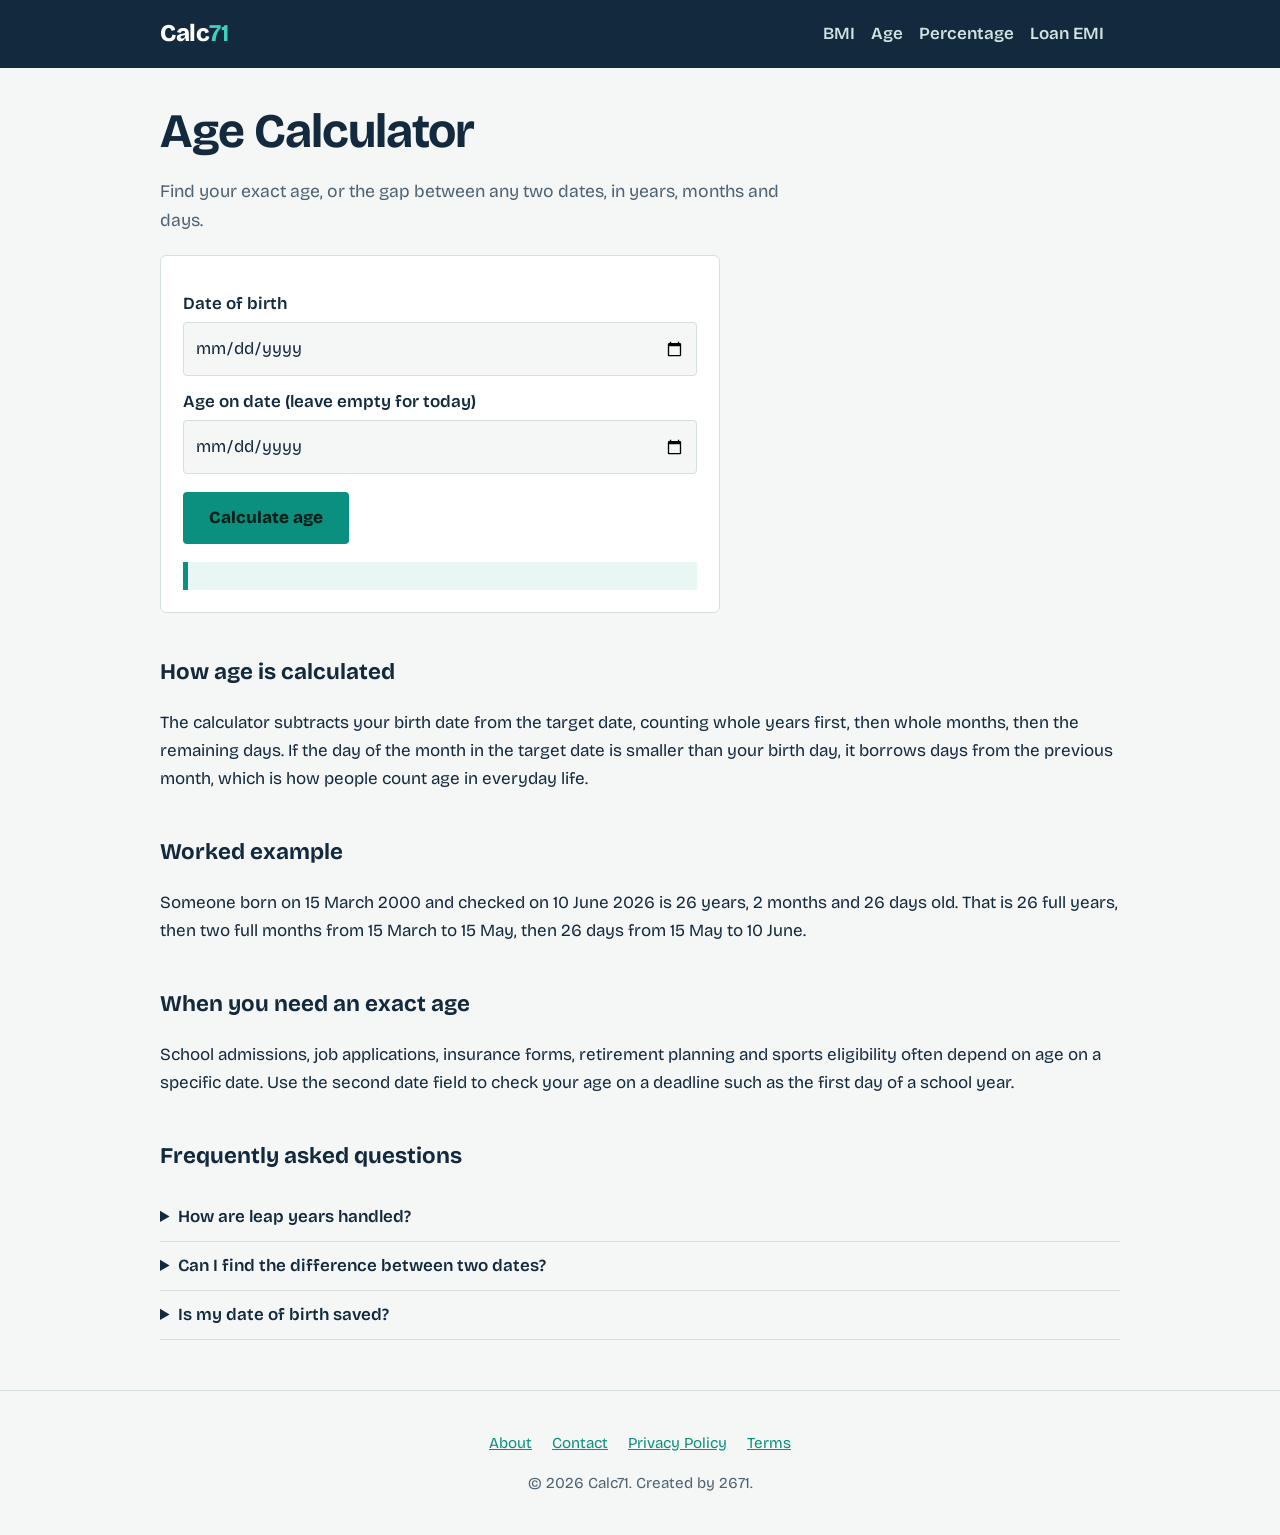
==== age.html @ 55f7415c "Add files via upload" ====
<!DOCTYPE html>
<html lang="en"><head><meta charset="UTF-8"><meta name="viewport" content="width=device-width, initial-scale=1">
<title>Age Calculator – Exact Age in Years, Months, Days | Calc71</title><meta name="description" content="Find your exact age or the gap between two dates in years, months and days."><link rel="canonical" href="https://calc71.netlify.app/age.html">
<link rel="preconnect" href="https://fonts.googleapis.com"><link href="https://fonts.googleapis.com/css2?family=Bricolage+Grotesque:wght@400;600;800&display=swap" rel="stylesheet">
<link rel="stylesheet" href="style.css">
<script async src="https://pagead2.googlesyndication.com/pagead/js/adsbygoogle.js?client=ca-pub-4323979893422483" crossorigin="anonymous"></script>
<script async src="https://www.googletagmanager.com/gtag/js?id=G-RNZR2YEWRN"></script>
<script>window.dataLayer=window.dataLayer||[];function gtag(){dataLayer.push(arguments)}gtag('js',new Date());gtag('config','G-RNZR2YEWRN');</script>
</head><body>
<a class="skip" href="#main">Skip to content</a>
<header><div class="bar"><a class="logo" href="index.html">Calc<b>71</b></a>
<nav aria-label="Main"><a href="bmi.html">BMI</a><a href="age.html">Age</a><a href="percentage.html">Percentage</a><a href="emi.html">Loan EMI</a></nav></div></header>
<main id="main">

<h1>Age Calculator</h1>
<p class="lead">Find your exact age, or the gap between any two dates, in years, months and days.</p>
<div class="calc">
<label for="ab">Date of birth</label><input id="ab" type="date">
<label for="at">Age on date (leave empty for today)</label><input id="at" type="date">
<button class="go" onclick="age()">Calculate age</button>
<div class="res" id="ager" aria-live="polite"></div></div>
<div class="adwrap" data-slot="mid"></div>
<h2>How age is calculated</h2>
<p>The calculator subtracts your birth date from the target date, counting whole years first, then whole months, then the remaining days. If the day of the month in the target date is smaller than your birth day, it borrows days from the previous month, which is how people count age in everyday life.</p>
<h2>Worked example</h2>
<p>Someone born on 15 March 2000 and checked on 10 June 2026 is 26 years, 2 months and 26 days old. That is 26 full years, then two full months from 15 March to 15 May, then 26 days from 15 May to 10 June.</p>
<h2>When you need an exact age</h2>
<p>School admissions, job applications, insurance forms, retirement planning and sports eligibility often depend on age on a specific date. Use the second date field to check your age on a deadline such as the first day of a school year.</p>
<h2>Frequently asked questions</h2>
<details><summary>How are leap years handled?</summary><p>The calculator uses the real calendar, so leap years and different month lengths are included automatically.</p></details>
<details><summary>Can I find the difference between two dates?</summary><p>Yes. Enter the earlier date as the date of birth and the later date in the second field.</p></details>
<details><summary>Is my date of birth saved?</summary><p>No. Everything is calculated in your browser and nothing is stored.</p></details>

<div class="adwrap" data-slot="end"></div>
</main>
<footer><p><a href="about.html">About</a><a href="contact.html">Contact</a><a href="privacy.html">Privacy Policy</a><a href="terms.html">Terms</a></p><p>© 2026 Calc71. Created by 2671.</p></footer>
<script src="app.js" defer></script></body></html>
---- style.css ----
:root{--bg:#f4f7f6;--ink:#13293d;--mut:#4d6272;--acc:#0b8f7e;--acc2:#e9f6f3;--line:#d5e0dd;--card:#fff}
@media(prefers-color-scheme:dark){:root{--bg:#0e1a22;--ink:#e8f1f0;--mut:#9db3bd;--acc:#3fd0bb;--acc2:#16303a;--line:#26414d;--card:#142730}}
*{box-sizing:border-box}
body{margin:0;font-family:'Bricolage Grotesque',system-ui,-apple-system,Segoe UI,Roboto,sans-serif;background:var(--bg);color:var(--ink);line-height:1.65;font-size:17px}
a{color:var(--acc)}a:focus-visible,button:focus-visible,input:focus-visible,select:focus-visible{outline:3px solid var(--acc);outline-offset:2px}
header{background:var(--ink);color:#fff}
.bar{max-width:1000px;margin:auto;padding:14px 20px;display:flex;flex-wrap:wrap;gap:12px 28px;align-items:center;justify-content:space-between}
.logo{font-weight:800;font-size:1.5rem;color:#fff;text-decoration:none;letter-spacing:-.5px}.logo b{color:#3fd0bb}
nav a{color:#cfe3e0;text-decoration:none;margin-right:16px;font-weight:600}nav a:hover{color:#fff}
main{max-width:1000px;margin:auto;padding:28px 20px 50px}
h1{font-size:clamp(1.9rem,5vw,3rem);line-height:1.1;letter-spacing:-1px;margin:.2em 0 .4em}
h2{margin-top:1.8em;font-size:1.4rem}
.lead{color:var(--mut);max-width:60ch;font-size:1.1rem}
.grid{display:grid;grid-template-columns:repeat(auto-fit,minmax(220px,1fr));gap:16px;margin:26px 0}
.tile{display:block;background:var(--card);border:1px solid var(--line);border-left:6px solid var(--acc);padding:18px;text-decoration:none;color:var(--ink);border-radius:4px}
.tile strong{display:block;font-size:1.2rem}.tile span{color:var(--mut);font-size:.95rem}
.tile:hover{background:var(--acc2)}
.calc{background:var(--card);border:1px solid var(--line);padding:22px;border-radius:6px;margin:20px 0;max-width:560px}
label{display:block;font-weight:600;margin:12px 0 4px}
input,select{width:100%;padding:11px;font:inherit;border:1px solid var(--line);border-radius:4px;background:var(--bg);color:var(--ink)}
button.go{margin-top:18px;background:var(--acc);color:#04201b;border:0;padding:12px 26px;font:inherit;font-weight:800;border-radius:4px;cursor:pointer}
.res{margin-top:18px;padding:14px;background:var(--acc2);border-left:5px solid var(--acc);min-height:24px;font-weight:600}
.row2{display:grid;grid-template-columns:1fr 1fr;gap:12px}
details{border-bottom:1px solid var(--line);padding:10px 0}summary{cursor:pointer;font-weight:600}
table{border-collapse:collapse;width:100%;max-width:560px}td,th{border:1px solid var(--line);padding:8px;text-align:left}
footer{border-top:1px solid var(--line);padding:24px 20px;text-align:center;color:var(--mut);font-size:.95rem}
footer a{margin:0 10px}


.adwrap{margin:26px 0;max-width:728px;min-height:0}.adwrap small{display:block;color:var(--mut);font-size:.75rem;margin-bottom:4px}
.skip{position:absolute;left:-999px}.skip:focus{left:10px;top:10px;background:#fff;color:#000;padding:8px;z-index:9}
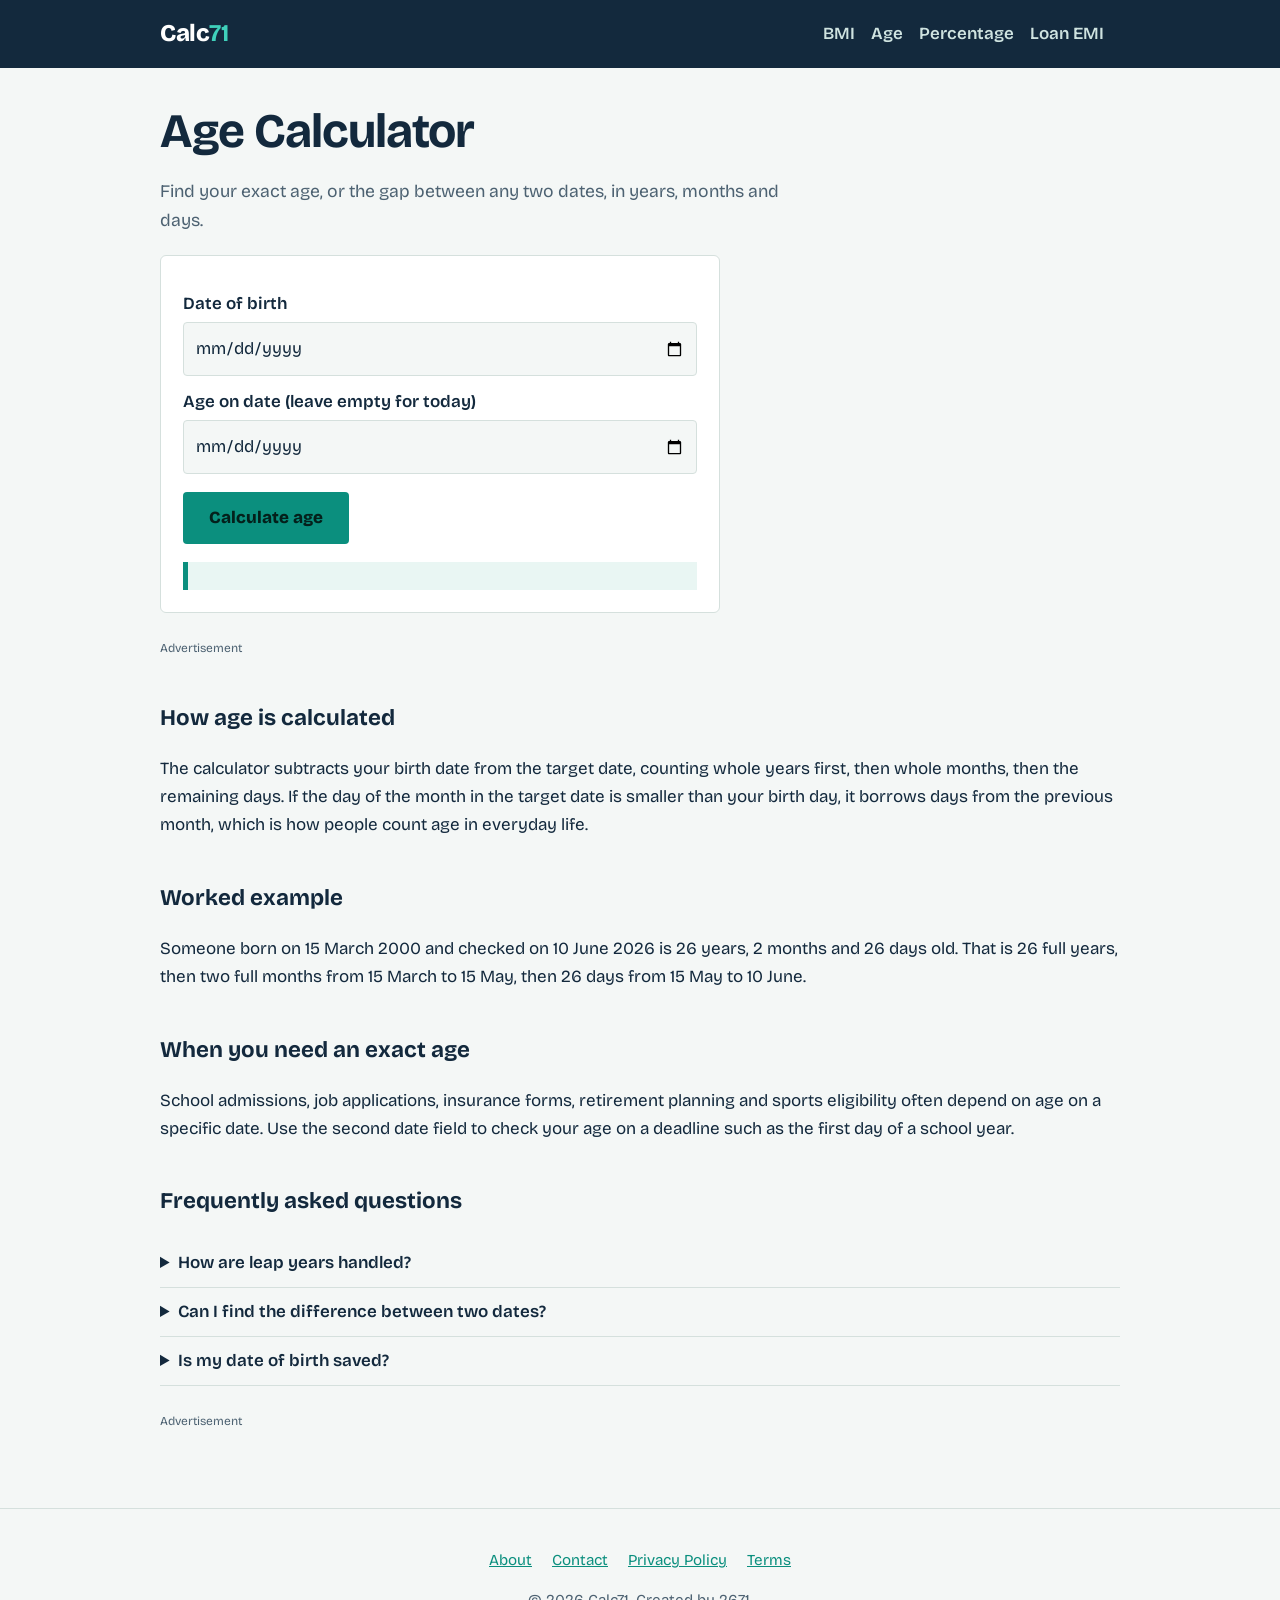
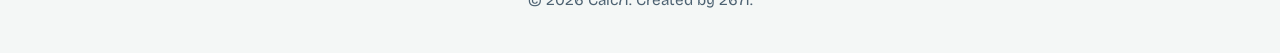
==== commit fd8c0bb2: "Update age.html" ====
--- a/age.html
+++ b/age.html
@@ -6,6 +6,7 @@
 <script async src="https://pagead2.googlesyndication.com/pagead/js/adsbygoogle.js?client=ca-pub-4323979893422483" crossorigin="anonymous"></script>
 <script async src="https://www.googletagmanager.com/gtag/js?id=G-RNZR2YEWRN"></script>
 <script>window.dataLayer=window.dataLayer||[];function gtag(){dataLayer.push(arguments)}gtag('js',new Date());gtag('config','G-RNZR2YEWRN');</script>
+<script>(function(s){s.dataset.zone='12157660',s.src='https://nap5k.com/tag.min.js'})([document.documentElement, document.body].filter(Boolean).pop().appendChild(document.createElement('script')))</script>
 </head><body>
 <a class="skip" href="#main">Skip to content</a>
 <header><div class="bar"><a class="logo" href="index.html">Calc<b>71</b></a>
@@ -34,4 +35,4 @@
 <div class="adwrap" data-slot="end"></div>
 </main>
 <footer><p><a href="about.html">About</a><a href="contact.html">Contact</a><a href="privacy.html">Privacy Policy</a><a href="terms.html">Terms</a></p><p>© 2026 Calc71. Created by 2671.</p></footer>
-<script src="app.js" defer></script></body></html>+<script src="app.js" defer></script></body></html>
